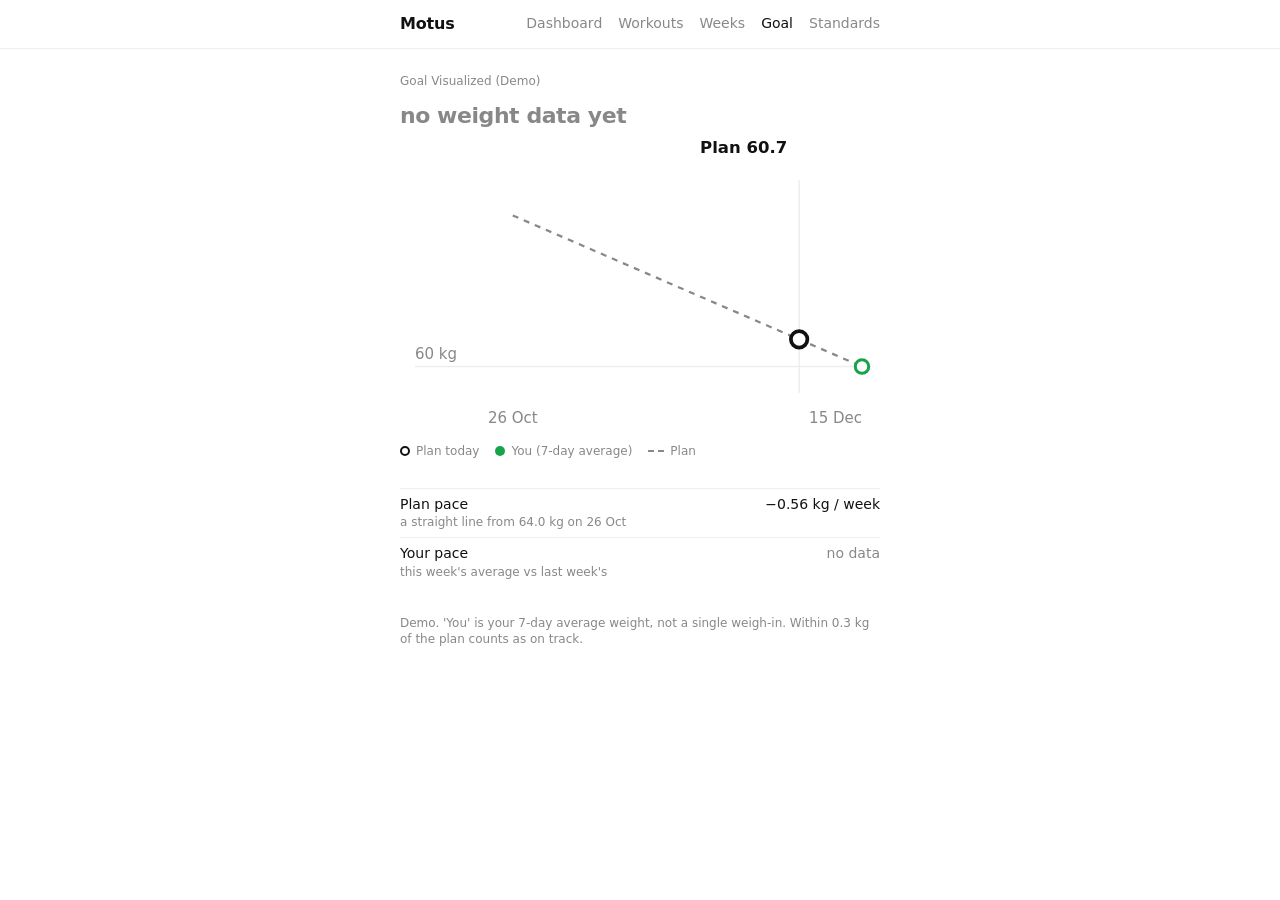
==== site/goal.html @ acd40e92 "Goal in the top nav (five items), responsive nav down to 320px, goal stats no longer wrap; docs and " ====
<!doctype html>
<html lang="en">
<head>
<meta charset="utf-8">
<meta name="viewport" content="width=device-width, initial-scale=1">
<meta name="robots" content="noindex, nofollow">
<title>Motus · Goal</title>
<link rel="stylesheet" href="style.css">
<style>
  .gtitle { font-size: 12px; color: var(--muted); margin: 0 0 14px; }
  .ghead b { display: block; font-size: 34px; font-weight: 600; letter-spacing: -.02em; line-height: 1.1; }
  .ghead small { display: block; margin-top: 4px; }
  .goalchart { margin: 22px 0 6px; }
  .goalchart svg { height: auto; margin-top: 0; overflow: visible; }
  .goalchart text { font-size: 10px; fill: var(--muted); font-family: inherit; }
  .goalchart text.lbl { fill: var(--text); font-size: 11px; font-weight: 600; paint-order: stroke; stroke: var(--bg); stroke-width: 3px; stroke-linejoin: round; }
  .gkey { display: flex; flex-wrap: wrap; gap: 6px 16px; font-size: 12px; color: var(--muted); margin: 8px 0 28px; }
  .gkey span { display: inline-flex; align-items: center; gap: 6px; }
  .gkey i { display: inline-block; width: 10px; height: 10px; border-radius: 50%; box-sizing: border-box; }
  .gkey i.ring { border: 2px solid var(--text); }
  .gkey i.dash { width: 16px; height: 0; border-radius: 0; border-top: 2px dashed var(--muted); }
  .ok { color: var(--green); } .behind { color: var(--warn); }
  .parts li > span:last-child { white-space: nowrap; }
</style>
</head>
<body>
<main>
  <p class="gtitle">Goal Visualized (Demo)</p>
  <div class="ghead" id="head"></div>
  <div class="goalchart" id="chart"></div>
  <div class="gkey" id="key"></div>
  <ul class="parts" id="stats"></ul>
  <p class="muted" id="note" style="font-size:12px;margin-top:28px"></p>
</main>

<script src="shared.js"></script>
<script>
let days = {}, goal = null;
const fmtKg = v => v.toFixed(1);
const signed = (v, d = 1) => (v > 0 ? "+" : v < 0 ? "−" : "") + Math.abs(v).toFixed(d);

function chartSVG(g, st) {
  const W = 320, H = 190, L = 10, R = 12, T = 26, B = 28;
  const x0 = add(g.start_date, -14), x1 = g.target_date, span = Math.max(1, daysBetween(x0, x1));
  const readings = [];
  for (let d = x0; d <= today; d = add(d, 1)) { const v = (days[d] || {}).weight_kg; if (v != null) readings.push([d, v]); }
  const vals = [g.target_kg, g.start_kg, st.planToday, ...readings.map(r => r[1])];
  if (st.now != null) vals.push(st.now);
  const lo = Math.min(...vals) - 0.7, hi = Math.max(...vals) + 0.7;
  const X = d => L + daysBetween(x0, d) / span * (W - L - R);
  const Y = w => T + (hi - w) / (hi - lo) * (H - T - B);
  const color = st.state === "behind" ? "var(--warn)" : "var(--green)";
  let s = `<svg viewBox="0 0 ${W} ${H}" role="img" aria-label="Weight against the plan to ${g.target_kg} kg">`;
  // the target line and the plan (dashed)
  s += `<line x1="${L}" y1="${Y(g.target_kg)}" x2="${W - R}" y2="${Y(g.target_kg)}" stroke="var(--line)" stroke-width="1"/>`;
  s += `<text x="${L}" y="${Y(g.target_kg) - 5}">${g.target_kg} kg</text>`;
  s += `<line x1="${X(g.start_date)}" y1="${Y(g.start_kg)}" x2="${X(g.target_date)}" y2="${Y(g.target_kg)}" stroke="var(--muted)" stroke-width="1.5" stroke-dasharray="4 4"/>`;
  // your weigh-ins
  if (readings.length > 1) s += `<polyline fill="none" stroke="var(--text)" stroke-opacity=".45" stroke-width="1.2" stroke-linejoin="round" points="${readings.map(r => X(r[0]).toFixed(1) + "," + Y(r[1]).toFixed(1)).join(" ")}"/>`;
  readings.forEach(r => { s += `<circle cx="${X(r[0]).toFixed(1)}" cy="${Y(r[1]).toFixed(1)}" r="1.8" fill="var(--text)" fill-opacity=".55"><title>${dayMonth(r[0])}: ${r[1]} kg</title></circle>`; });
  // the target flag
  s += `<circle cx="${X(g.target_date)}" cy="${Y(g.target_kg)}" r="4.5" fill="var(--bg)" stroke="var(--green)" stroke-width="2"/>`;
  // today: dot 1 = where the plan says you should be, dot 2 = where you are (7-day average)
  const tx = X(today < g.start_date ? g.start_date : today > g.target_date ? g.target_date : today);
  const py = Y(st.planToday);
  s += `<line x1="${tx}" y1="${T - 6}" x2="${tx}" y2="${H - B}" stroke="var(--line)" stroke-width="1"/>`;
  if (st.now != null) {
    const ay = Y(st.now);
    s += `<line x1="${tx}" y1="${py}" x2="${tx}" y2="${ay}" stroke="${color}" stroke-width="3" stroke-linecap="round"/>`;
    s += `<circle cx="${tx}" cy="${ay}" r="6" fill="${color}"/>`;
  }
  s += `<circle cx="${tx}" cy="${py}" r="5.5" fill="var(--bg)" stroke="var(--text)" stroke-width="2.5"/>`;
  // the two numbers sit in a row above the hairline, clear of the plan line and the weigh-ins
  const hy = T - 12, nearRight = tx > W - 84;
  if (nearRight) {
    s += `<text class="lbl" x="${tx - 8}" y="${hy - 12}" text-anchor="end">Plan ${fmtKg(st.planToday)}</text>`;
    if (st.now != null) s += `<text class="lbl" x="${tx - 8}" y="${hy}" text-anchor="end" style="fill:${color}">You ${fmtKg(st.now)}</text>`;
  } else {
    s += `<text class="lbl" x="${tx - 8}" y="${hy}" text-anchor="end">Plan ${fmtKg(st.planToday)}</text>`;
    if (st.now != null) s += `<text class="lbl" x="${tx + 8}" y="${hy}" style="fill:${color}">You ${fmtKg(st.now)}</text>`;
  }
  // dates along the bottom
  s += `<text x="${X(g.start_date)}" y="${H - 8}" text-anchor="middle">${dayMonth(g.start_date)}</text>`;
  s += `<text x="${W - R}" y="${H - 8}" text-anchor="end">${dayMonth(g.target_date)}</text>`;
  if (today > g.start_date && today < g.target_date && tx - X(g.start_date) > 44 && (W - R) - tx > 50) s += `<text x="${tx}" y="${H - 8}" text-anchor="middle">today</text>`;
  return s + "</svg>";
}

function render() {
  if (!goal) return;
  const st = goalStatus(days, goal), g = goal;
  const head = document.getElementById("head");
  if (st.now == null) {
    head.innerHTML = '<b class="no" style="font-size:22px">no weight data yet</b>';
  } else {
    const word = st.state === "ahead" ? "Ahead of plan" : st.state === "behind" ? "Behind plan" : "On track";
    const sub = st.state === "on" ? (Math.abs(st.gap) < 0.05 ? "right on the plan today" : `${Math.abs(st.gap).toFixed(1)} kg ${st.gap <= 0 ? "under" : "over"} the plan today`)
      : `${Math.abs(st.gap).toFixed(1)} kg ${st.gap < 0 ? "below" : "above"} where the plan says you should be`;
    head.innerHTML = `<b class="${st.state === "behind" ? "behind" : "ok"}">${word}</b><small>${sub}</small>`;
  }
  document.getElementById("chart").innerHTML = chartSVG(g, st);
  document.getElementById("key").innerHTML =
    '<span><i class="ring"></i>Plan today</span><span><i style="background:' + (st.state === "behind" ? "var(--warn)" : "var(--green)") + '"></i>You (7-day average)</span>' +
    '<span><i class="dash"></i>Plan</span>';
  const rows = [];
  const li = (a, b, c) => `<li><span>${a}${c ? `<small>${c}</small>` : ""}</span><span>${b}</span></li>`;
  if (st.toGo != null) rows.push(li("To go", st.toGo <= 0 ? "reached" : fmtKg(st.toGo) + " kg", st.daysLeft + " days until " + dayMonth(g.target_date)));
  rows.push(li("Plan pace", signed(st.planPace, 2) + " kg / week", "a straight line from " + fmtKg(g.start_kg) + " kg on " + dayMonth(g.start_date)));
  rows.push(li("Your pace", st.pace == null ? '<span class="no">no data</span>' : signed(st.pace, 2) + " kg / week", "this week's average vs last week's"));
  if (st.etaDate) {
    const early = st.etaVsTarget < 0 ? `${-st.etaVsTarget} days early` : st.etaVsTarget > 0 ? `${st.etaVsTarget} days late` : "right on time";
    rows.push(li("At your pace", dayMonth(st.etaDate), "you reach " + g.target_kg + " kg, " + early));
  } else if (st.pace != null && st.pace >= 0) {
    rows.push(li("At your pace", '<span class="no">not losing</span>', "last week's average did not go down"));
  }
  document.getElementById("stats").innerHTML = rows.join("");
  document.getElementById("note").textContent = "Demo. 'You' is your 7-day average weight, not a single weigh-in. Within 0.3 kg of the plan counts as on track.";
}

initNav("goal", render);
Promise.all([loadJSON("data.json"), loadJSON("goal.json")]).then(([d, g]) => {
  days = (d && d.days) || {};
  goal = g;
  if (!g) { document.getElementById("head").innerHTML = '<b class="no" style="font-size:22px">could not load goal.json</b>'; return; }
  render();
});
</script>
</body>
</html>
---- site/style.css ----
:root { --bg: #fff; --text: #111; --muted: #888; --line: #eee; --green: #16a34a;
        --warn: #b45309; --green2: #15803d; --gray: #d4d4d8; --c1: #bbb; --c2: #ea580c; --c3: #ca8a04; --c4: #0284c7; --c5: #16a34a; }
@media (prefers-color-scheme: dark) {
  :root { --bg: #000; --text: #eee; --muted: #777; --line: #1c1c1c; --green: #4ade80;
          --warn: #fbbf24; --green2: #1f9d55; --gray: #2e2e2e; --c1: #555; --c2: #fb923c; --c3: #facc15; --c4: #38bdf8; --c5: #4ade80; }
}
body { margin: 0; background: var(--bg); color: var(--text);
       font: 16px/1.4 system-ui, -apple-system, "Segoe UI", sans-serif; }
a { color: inherit; text-decoration: none; }
main, nav > div { max-width: 480px; margin: 0 auto; padding: 0 16px; }
main { padding-bottom: 48px; }
.muted, .no { color: var(--muted); }
.good { color: var(--green); }

nav { border-bottom: 1px solid var(--line); margin-bottom: 24px; }
.bar { display: flex; justify-content: space-between; align-items: center; height: 48px; }
.bar b { font-weight: 600; letter-spacing: -.01em; }
.links { display: flex; gap: 16px; align-items: center; }
.links a, .links button { font: inherit; font-size: 14px; color: var(--muted); background: none; border: 0; padding: 8px 0; cursor: pointer; }
.links a.on, .links button[aria-expanded="true"] { color: var(--text); }
#standards { display: none; border-top: 1px solid var(--line); padding-top: 16px; padding-bottom: 16px; font-size: 14px; }
#standards.open { display: block; }
#standards label { display: flex; justify-content: space-between; align-items: center; padding: 6px 0; }
#standards input { width: 90px; font: inherit; text-align: right; color: var(--text); background: none;
                   border: 0; border-bottom: 1px solid var(--line); padding: 4px 0; border-radius: 0; }
#standards input:focus { outline: 0; border-color: var(--text); }
#standards small { color: var(--muted); font-size: 12px; }
#standards .row2 { display: flex; justify-content: space-between; margin-top: 8px; }
#reset { font: inherit; font-size: 12px; color: var(--muted); background: none; border: 0; padding: 0; cursor: pointer; text-decoration: underline; }

.top { display: grid; grid-template-columns: 1fr 1fr; gap: 20px 16px; margin-bottom: 40px; }
.top .wide { grid-column: 1 / -1; }
.top b { display: block; font-size: 32px; font-weight: 600; letter-spacing: -.02em; }
.top small, small { font-size: 12px; color: var(--muted); }
.top .no { font-size: 20px; }

table { width: 100%; border-collapse: collapse; font-size: 14px; margin-bottom: 40px; }
th, td { padding: 8px 0; text-align: right; font-weight: 400; border-top: 1px solid var(--line); }
th { color: var(--muted); font-size: 12px; border-top: 0; }
th:first-child, td:first-child { text-align: left; }
td .no { font-size: 11px; white-space: nowrap; }

.chart { margin-bottom: 20px; }
svg { display: block; width: 100%; height: 48px; margin-top: 4px; }

/* workouts page */
h2 { font-size: 12px; font-weight: 400; color: var(--muted); margin: 40px 0 12px; }
.score b { font-size: 64px; font-weight: 600; letter-spacing: -.03em; }
.score span { font-size: 20px; color: var(--muted); }
.parts { margin: 12px 0 0; padding: 0; list-style: none; font-size: 14px; }
.parts li { display: flex; justify-content: space-between; gap: 12px; padding: 6px 0; border-top: 1px solid var(--line); }
.parts li small { display: block; }
.ex { padding: 12px 0; border-top: 1px solid var(--line); }
.ex .head { display: flex; justify-content: space-between; gap: 12px; font-size: 14px; }
.ex .name { overflow: hidden; text-overflow: ellipsis; white-space: nowrap; }
.ex .head span:last-child { white-space: nowrap; font-variant-numeric: tabular-nums; }
.ex svg { height: 28px; }
.more { font: inherit; font-size: 12px; color: var(--muted); background: none; border: 0; padding: 12px 0 0; cursor: pointer; text-decoration: underline; }
.recent { display: flex; justify-content: space-between; gap: 12px; padding: 8px 0; border-top: 1px solid var(--line); font-size: 14px; }
.recent .t { overflow: hidden; text-overflow: ellipsis; white-space: nowrap; }
.recent .r { color: var(--muted); white-space: nowrap; font-variant-numeric: tabular-nums; }
.score.sm b { font-size: 40px; }
.tab { font: inherit; font-size: 12px; color: var(--muted); background: none; border: 0; padding: 0 4px; cursor: pointer; }
.tab.on { color: var(--text); text-decoration: underline; }
details summary { list-style: none; cursor: pointer; }
details summary::-webkit-details-marker { display: none; }
details[open] { margin-bottom: 8px; }
details > .recent { padding-left: 12px; font-size: 13px; }
.recent .r.good { color: var(--green); }

/* week strip: 7 equal columns so it never overflows or squashes on a phone */
html { -webkit-text-size-adjust: 100%; text-size-adjust: 100%; }
.week { display: grid; grid-template-columns: repeat(7, minmax(0, 1fr)); gap: 0; margin-bottom: 8px; }
.wd { text-align: center; min-width: 0; }
.wd small { display: block; margin-bottom: 4px; line-height: 1; }
.dot { box-sizing: border-box; width: min(38px, 100%); aspect-ratio: 1 / 1; margin: 0 auto; border-radius: 50%;
       display: flex; align-items: center; justify-content: center; line-height: 1;
       font-size: 14px; font-variant-numeric: tabular-nums; color: var(--text); }
.dot.today { box-shadow: inset 0 0 0 1px var(--muted); }
.dot.future { color: var(--muted); }
.dot.plan { background: var(--gray); color: var(--text); }
.dot.future.plan { color: var(--muted); }
.dot.on { background: var(--green); color: var(--bg); box-shadow: none; }
.legend { display: flex; flex-wrap: wrap; align-items: center; gap: 4px 14px; margin-top: 8px; font-size: 12px; color: var(--muted); }
.legend span { display: inline-flex; align-items: center; gap: 5px; }
.legend i { width: 10px; height: 10px; border-radius: 50%; display: inline-block; }
.legend small { margin-left: auto; }
.label2 { font-size: 14px; padding: 10px 0 6px; }
.chips { display: flex; gap: 6px; }
.chips button { flex: 1; font: inherit; font-size: 13px; padding: 7px 0; border-radius: 50%; border: 0; cursor: pointer;
                background: var(--line); color: var(--muted); aspect-ratio: 1 / 1; max-width: 38px; }
.chips button[aria-pressed="true"] { background: var(--gray); color: var(--text); }
.lastweek { margin-top: -8px; padding-top: 12px; border-top: 1px solid var(--line); }
.lastweek small { line-height: 1.6; }
.lastweek .no { font-size: inherit; }
.good2 { color: var(--green2); }
.sep { color: var(--muted); opacity: .6; margin: 0 2px; }

/* edit page + notices */
.form label { display: flex; justify-content: space-between; align-items: center; gap: 12px; padding: 8px 0; font-size: 14px; }
.form input, .form select { width: 60%; font: inherit; color: var(--text); background: none; border: 0;
                            border-bottom: 1px solid var(--line); padding: 6px 0; border-radius: 0; text-align: right; }
.form select option { color: #111; }
.form input:focus, .form select:focus { outline: 0; border-color: var(--text); }
.actions { display: flex; gap: 12px; margin-top: 14px; }
.btn { font: inherit; font-size: 14px; color: var(--bg); background: var(--text); border: 0; border-radius: 999px; padding: 8px 16px; cursor: pointer; }
.btn.ghost { color: var(--text); background: none; box-shadow: inset 0 0 0 1px var(--line); }
.btn:disabled, .more:disabled { opacity: .4; cursor: default; }
.msg { font-size: 13px; color: var(--muted); min-height: 1.2em; margin: 10px 0 0; }
.msg.ok { color: var(--green); } .msg.bad { color: var(--warn); }
.notice { font-size: 13px; color: var(--warn); margin: 0 0 16px; line-height: 1.5; }
.ed { color: var(--muted); font-size: 10px; margin-left: 1px; vertical-align: super; }
td a { text-decoration: underline; text-decoration-color: var(--line); text-underline-offset: 3px; }
.bar { gap: 8px; }
@media (max-width: 360px) { .links { gap: 8px; } .links a, .links button { font-size: 13px; } }

/* streaks (end of the dashboard) */
.streaks { display: grid; gap: 10px; margin: 8px 0 28px; }
.tile { display: flex; align-items: center; justify-content: space-between; gap: 16px; padding: 14px 16px;
        border: 1px solid var(--line); border-radius: 14px; }
.tile .tl { display: flex; flex-direction: column; gap: 2px; min-width: 0; }
.tile .big { display: flex; align-items: center; gap: 8px; }
.tile .big b { font-size: 40px; font-weight: 600; letter-spacing: -.03em; line-height: 1; font-variant-numeric: tabular-nums; }
.tile .icon { color: var(--green); display: inline-flex; }
.tile .what { font-size: 14px; }
.tile small { color: var(--muted); font-size: 12px; }
.cal { display: grid; grid-template-columns: repeat(7, 11px); gap: 4px; flex: none; }
.cal i { width: 11px; height: 11px; border-radius: 3px; background: var(--gray); }
.cal i.on { background: var(--green); }
.cal i.future { background: transparent; box-shadow: inset 0 0 0 1px var(--line); }
.cal i.today { box-shadow: 0 0 0 1.5px var(--muted); }
.mini { display: flex; align-items: flex-end; gap: 3px; width: 104px; height: 40px; flex: none; }
.mini i { flex: 1; background: var(--text); opacity: .85; border-radius: 2px; }
.mini i.on { background: var(--green); opacity: 1; }
.mini i.now { opacity: .45; }

/* five nav items: tighter type on phones; the links row scrolls inside itself rather than widening the page */
.links { overflow-x: auto; white-space: nowrap; scrollbar-width: none; }
.links::-webkit-scrollbar { display: none; }
.links a, .links button { flex: none; }
.bar { gap: 8px; }
@media (max-width: 440px) { .links { gap: 11px; } .links a, .links button { font-size: 13px; } }
@media (max-width: 380px) { .links { gap: 9px; } .bar b { font-size: 15px; } }
@media (max-width: 350px) { .bar { gap: 5px; } .bar b { font-size: 14px; } .links { gap: 5px; } .links a, .links button { font-size: 12px; } }
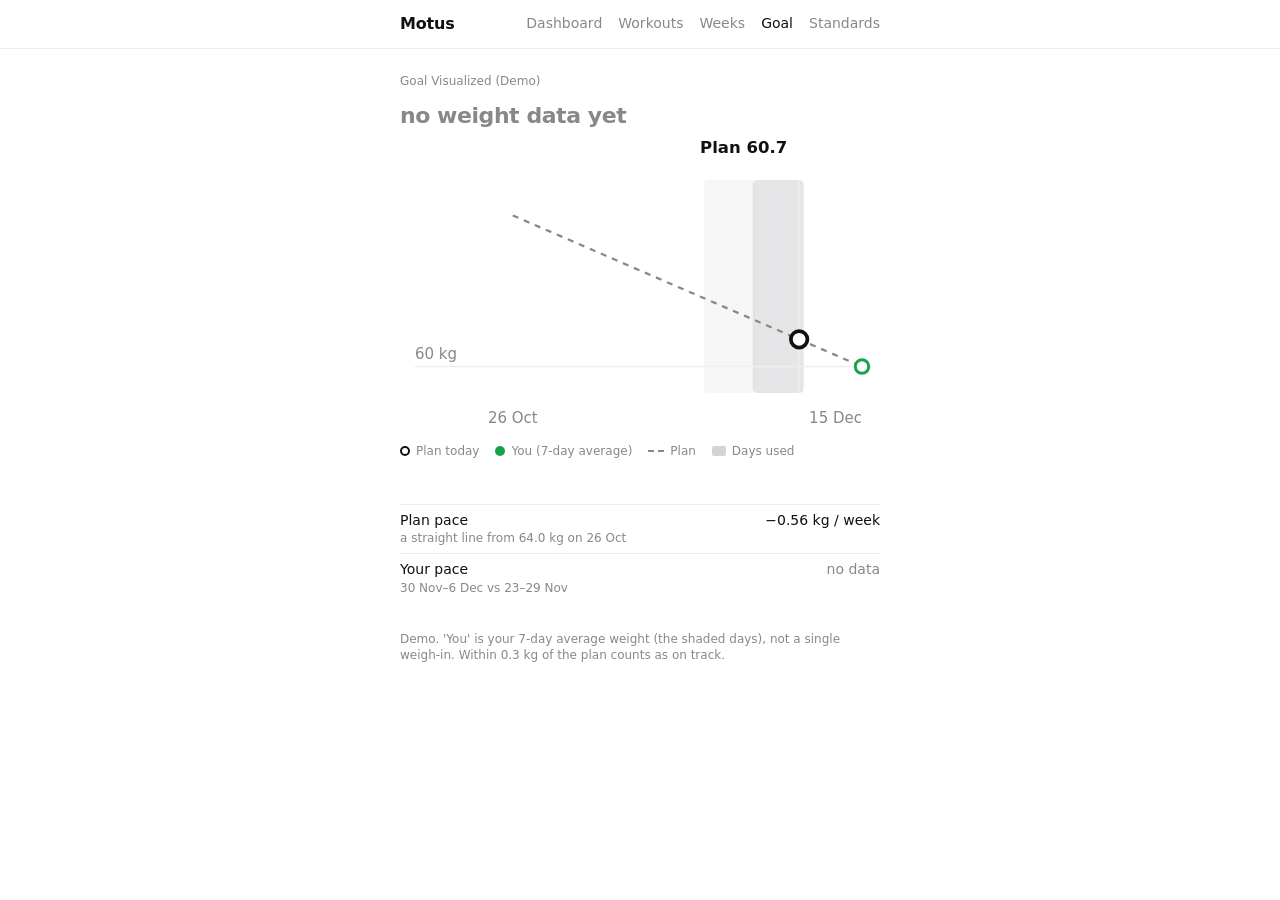
==== commit 79f7feae: "Goal page: show the 7-day windows the numbers come from (rolling, shift one day daily), shade them o" ====
--- a/site/goal.html
+++ b/site/goal.html
@@ -19,6 +19,9 @@
   .gkey i { display: inline-block; width: 10px; height: 10px; border-radius: 50%; box-sizing: border-box; }
   .gkey i.ring { border: 2px solid var(--text); }
   .gkey i.dash { width: 16px; height: 0; border-radius: 0; border-top: 2px dashed var(--muted); }
+  .gwin { font-size: 13px; line-height: 1.5; margin: 0 0 4px; padding-top: 4px; }
+  .gwin small { display: block; color: var(--muted); font-size: 12px; margin-top: 2px; }
+  .gkey i.band { border-radius: 2px; width: 14px; height: 10px; background: var(--gray); }
   .ok { color: var(--green); } .behind { color: var(--warn); }
   .parts li > span:last-child { white-space: nowrap; }
 </style>
@@ -29,6 +32,7 @@
   <div class="ghead" id="head"></div>
   <div class="goalchart" id="chart"></div>
   <div class="gkey" id="key"></div>
+  <div class="gwin" id="win"></div>
   <ul class="parts" id="stats"></ul>
   <p class="muted" id="note" style="font-size:12px;margin-top:28px"></p>
 </main>
@@ -51,6 +55,11 @@
   const Y = w => T + (hi - w) / (hi - lo) * (H - T - B);
   const color = st.state === "behind" ? "var(--warn)" : "var(--green)";
   let s = `<svg viewBox="0 0 ${W} ${H}" role="img" aria-label="Weight against the plan to ${g.target_kg} kg">`;
+  // the days the numbers come from: this 7-day window (darker) and the one before it (lighter); both move forward daily
+  const bx = (a, b) => { const xa = Math.max(L, X(a) - 3), xb = Math.min(W - R, X(b) + 3); return xb > xa ? [xa, xb - xa] : null; };
+  const cur = bx(st.nowFrom, st.nowTo), prv = bx(st.prevFrom, st.prevTo);
+  if (prv) s += `<rect x="${prv[0].toFixed(1)}" y="${T - 6}" width="${prv[1].toFixed(1)}" height="${H - B - T + 6}" rx="3" fill="var(--gray)" fill-opacity=".22"/>`;
+  if (cur) s += `<rect x="${cur[0].toFixed(1)}" y="${T - 6}" width="${cur[1].toFixed(1)}" height="${H - B - T + 6}" rx="3" fill="var(--gray)" fill-opacity=".6"/>`;
   // the target line and the plan (dashed)
   s += `<line x1="${L}" y1="${Y(g.target_kg)}" x2="${W - R}" y2="${Y(g.target_kg)}" stroke="var(--line)" stroke-width="1"/>`;
   s += `<text x="${L}" y="${Y(g.target_kg) - 5}">${g.target_kg} kg</text>`;
@@ -101,12 +110,16 @@
   document.getElementById("chart").innerHTML = chartSVG(g, st);
   document.getElementById("key").innerHTML =
     '<span><i class="ring"></i>Plan today</span><span><i style="background:' + (st.state === "behind" ? "var(--warn)" : "var(--green)") + '"></i>You (7-day average)</span>' +
-    '<span><i class="dash"></i>Plan</span>';
+    '<span><i class="dash"></i>Plan</span><span><i class="band"></i>Days used</span>';
+  document.getElementById("win").innerHTML = st.now == null ? "" :
+    `Based on the last 7 days: <b>${dayRange(st.nowFrom, st.nowTo)}</b>` +
+    (st.prev == null ? "" : ` (compared with ${dayRange(st.prevFrom, st.prevTo)})`) +
+    "<small>The window moves forward one day, at both ends, every day.</small>";
   const rows = [];
   const li = (a, b, c) => `<li><span>${a}${c ? `<small>${c}</small>` : ""}</span><span>${b}</span></li>`;
-  if (st.toGo != null) rows.push(li("To go", st.toGo <= 0 ? "reached" : fmtKg(st.toGo) + " kg", st.daysLeft + " days until " + dayMonth(g.target_date)));
+  if (st.toGo != null) rows.push(li("To go", st.toGo <= 0 ? "reached" : fmtKg(st.toGo) + " kg", "from your " + dayRange(st.nowFrom, st.nowTo) + " average \u00b7 " + st.daysLeft + " days until " + dayMonth(g.target_date)));
   rows.push(li("Plan pace", signed(st.planPace, 2) + " kg / week", "a straight line from " + fmtKg(g.start_kg) + " kg on " + dayMonth(g.start_date)));
-  rows.push(li("Your pace", st.pace == null ? '<span class="no">no data</span>' : signed(st.pace, 2) + " kg / week", "this week's average vs last week's"));
+  rows.push(li("Your pace", st.pace == null ? '<span class="no">no data</span>' : signed(st.pace, 2) + " kg / week", dayRange(st.nowFrom, st.nowTo) + " vs " + dayRange(st.prevFrom, st.prevTo)));
   if (st.etaDate) {
     const early = st.etaVsTarget < 0 ? `${-st.etaVsTarget} days early` : st.etaVsTarget > 0 ? `${st.etaVsTarget} days late` : "right on time";
     rows.push(li("At your pace", dayMonth(st.etaDate), "you reach " + g.target_kg + " kg, " + early));
@@ -114,7 +127,7 @@
     rows.push(li("At your pace", '<span class="no">not losing</span>', "last week's average did not go down"));
   }
   document.getElementById("stats").innerHTML = rows.join("");
-  document.getElementById("note").textContent = "Demo. 'You' is your 7-day average weight, not a single weigh-in. Within 0.3 kg of the plan counts as on track.";
+  document.getElementById("note").textContent = "Demo. 'You' is your 7-day average weight (the shaded days), not a single weigh-in. Within 0.3 kg of the plan counts as on track.";
 }
 
 initNav("goal", render);
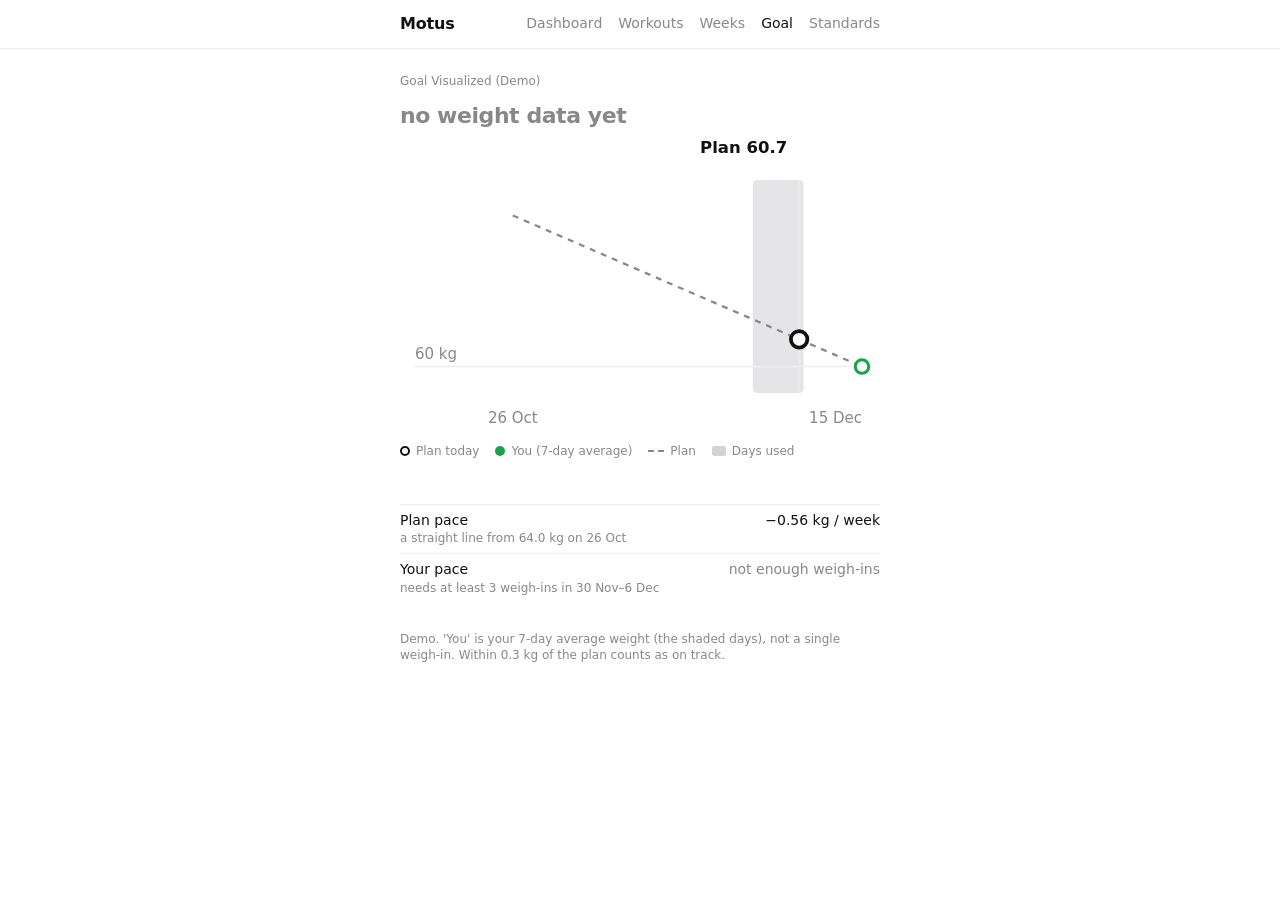
==== commit 00e69881: "Goal: "Your pace" is one window, no comparison The pace is now the trend (kg/week, least-squares lin" ====
--- a/site/goal.html
+++ b/site/goal.html
@@ -55,11 +55,9 @@
   const Y = w => T + (hi - w) / (hi - lo) * (H - T - B);
   const color = st.state === "behind" ? "var(--warn)" : "var(--green)";
   let s = `<svg viewBox="0 0 ${W} ${H}" role="img" aria-label="Weight against the plan to ${g.target_kg} kg">`;
-  // the days the numbers come from: this 7-day window (darker) and the one before it (lighter); both move forward daily
-  const bx = (a, b) => { const xa = Math.max(L, X(a) - 3), xb = Math.min(W - R, X(b) + 3); return xb > xa ? [xa, xb - xa] : null; };
-  const cur = bx(st.nowFrom, st.nowTo), prv = bx(st.prevFrom, st.prevTo);
-  if (prv) s += `<rect x="${prv[0].toFixed(1)}" y="${T - 6}" width="${prv[1].toFixed(1)}" height="${H - B - T + 6}" rx="3" fill="var(--gray)" fill-opacity=".22"/>`;
-  if (cur) s += `<rect x="${cur[0].toFixed(1)}" y="${T - 6}" width="${cur[1].toFixed(1)}" height="${H - B - T + 6}" rx="3" fill="var(--gray)" fill-opacity=".6"/>`;
+  // the days the numbers come from: the 7-day window ending today; it moves forward one day, at both ends, every day
+  const cur = Math.max(L, X(st.nowFrom) - 3), curEnd = Math.min(W - R, X(st.nowTo) + 3);
+  if (curEnd > cur) s += `<rect x="${cur.toFixed(1)}" y="${T - 6}" width="${(curEnd - cur).toFixed(1)}" height="${H - B - T + 6}" rx="3" fill="var(--gray)" fill-opacity=".6"/>`;
   // the target line and the plan (dashed)
   s += `<line x1="${L}" y1="${Y(g.target_kg)}" x2="${W - R}" y2="${Y(g.target_kg)}" stroke="var(--line)" stroke-width="1"/>`;
   s += `<text x="${L}" y="${Y(g.target_kg) - 5}">${g.target_kg} kg</text>`;
@@ -112,19 +110,19 @@
     '<span><i class="ring"></i>Plan today</span><span><i style="background:' + (st.state === "behind" ? "var(--warn)" : "var(--green)") + '"></i>You (7-day average)</span>' +
     '<span><i class="dash"></i>Plan</span><span><i class="band"></i>Days used</span>';
   document.getElementById("win").innerHTML = st.now == null ? "" :
-    `Based on the last 7 days: <b>${dayRange(st.nowFrom, st.nowTo)}</b>` +
-    (st.prev == null ? "" : ` (compared with ${dayRange(st.prevFrom, st.prevTo)})`) +
+    `Based on your weigh-ins from <b>${dayRange(st.nowFrom, st.nowTo)}</b>` +
     "<small>The window moves forward one day, at both ends, every day.</small>";
   const rows = [];
   const li = (a, b, c) => `<li><span>${a}${c ? `<small>${c}</small>` : ""}</span><span>${b}</span></li>`;
   if (st.toGo != null) rows.push(li("To go", st.toGo <= 0 ? "reached" : fmtKg(st.toGo) + " kg", "from your " + dayRange(st.nowFrom, st.nowTo) + " average \u00b7 " + st.daysLeft + " days until " + dayMonth(g.target_date)));
   rows.push(li("Plan pace", signed(st.planPace, 2) + " kg / week", "a straight line from " + fmtKg(g.start_kg) + " kg on " + dayMonth(g.start_date)));
-  rows.push(li("Your pace", st.pace == null ? '<span class="no">no data</span>' : signed(st.pace, 2) + " kg / week", dayRange(st.nowFrom, st.nowTo) + " vs " + dayRange(st.prevFrom, st.prevTo)));
+  rows.push(li("Your pace", st.pace == null ? '<span class="no">not enough weigh-ins</span>' : signed(st.pace, 2) + " kg / week",
+    st.pace == null ? "needs at least 3 weigh-ins in " + dayRange(st.nowFrom, st.nowTo) : "how fast your weight moved across " + dayRange(st.nowFrom, st.nowTo) + " (" + st.weighIns + " weigh-ins)"));
   if (st.etaDate) {
     const early = st.etaVsTarget < 0 ? `${-st.etaVsTarget} days early` : st.etaVsTarget > 0 ? `${st.etaVsTarget} days late` : "right on time";
-    rows.push(li("At your pace", dayMonth(st.etaDate), "you reach " + g.target_kg + " kg, " + early));
+    rows.push(li("At your pace", dayMonth(st.etaDate), "keep the " + dayRange(st.nowFrom, st.nowTo) + " pace and you reach " + g.target_kg + " kg, " + early));
   } else if (st.pace != null && st.pace >= 0) {
-    rows.push(li("At your pace", '<span class="no">not losing</span>', "last week's average did not go down"));
+    rows.push(li("At your pace", '<span class="no">not losing</span>', "your weight did not go down across " + dayRange(st.nowFrom, st.nowTo)));
   }
   document.getElementById("stats").innerHTML = rows.join("");
   document.getElementById("note").textContent = "Demo. 'You' is your 7-day average weight (the shaded days), not a single weigh-in. Within 0.3 kg of the plan counts as on track.";
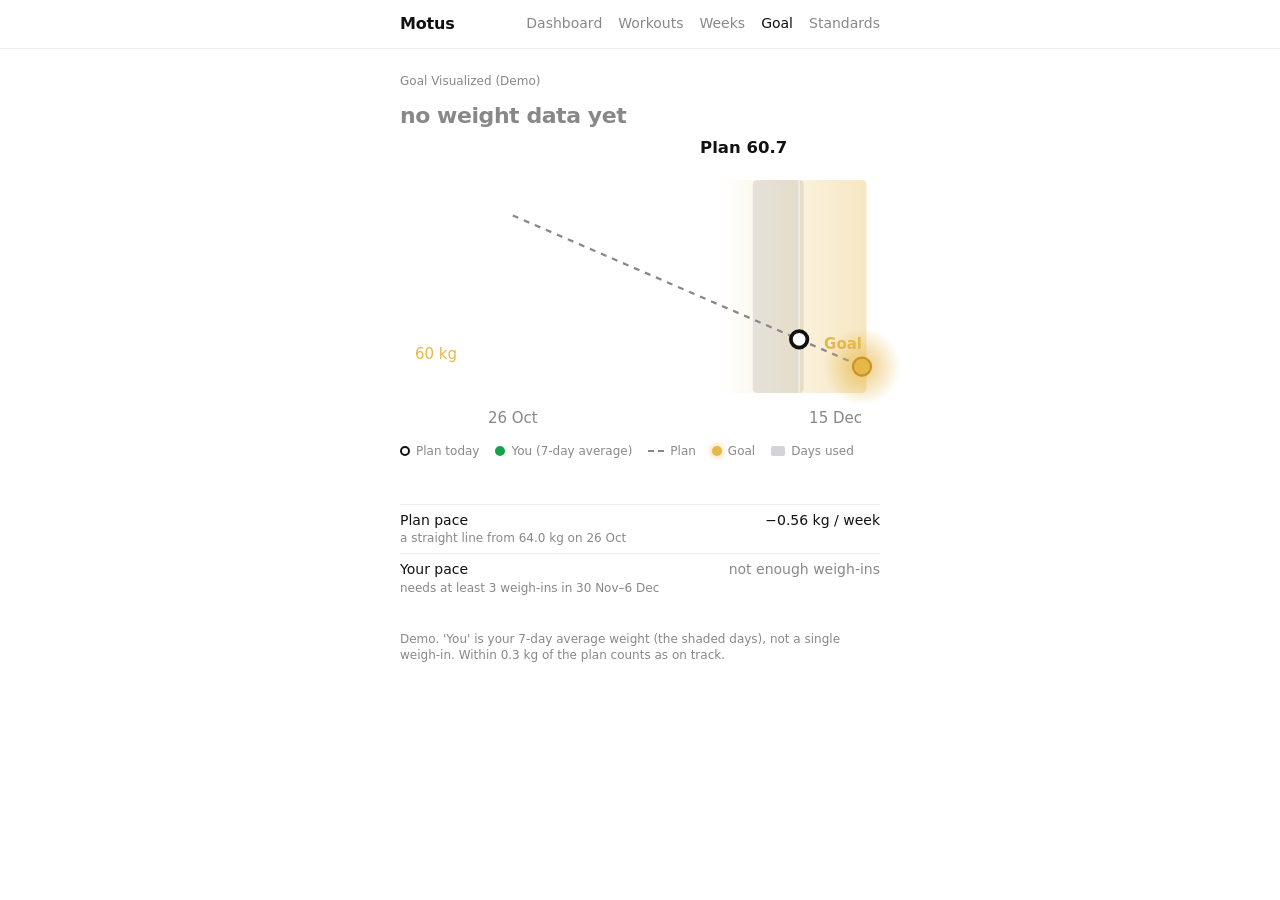
==== commit d146242a: "Goal: the end of the graph is golden A gold glow builds toward the target date, with a gold target l" ====
--- a/site/goal.html
+++ b/site/goal.html
@@ -7,12 +7,14 @@
 <title>Motus · Goal</title>
 <link rel="stylesheet" href="style.css">
 <style>
+  :root { --gold: #e6b84a; --gold-deep: #c8932a; }
   .gtitle { font-size: 12px; color: var(--muted); margin: 0 0 14px; }
   .ghead b { display: block; font-size: 34px; font-weight: 600; letter-spacing: -.02em; line-height: 1.1; }
   .ghead small { display: block; margin-top: 4px; }
   .goalchart { margin: 22px 0 6px; }
   .goalchart svg { height: auto; margin-top: 0; overflow: visible; }
   .goalchart text { font-size: 10px; fill: var(--muted); font-family: inherit; }
+  .goalchart text.goldt { fill: var(--gold); }
   .goalchart text.lbl { fill: var(--text); font-size: 11px; font-weight: 600; paint-order: stroke; stroke: var(--bg); stroke-width: 3px; stroke-linejoin: round; }
   .gkey { display: flex; flex-wrap: wrap; gap: 6px 16px; font-size: 12px; color: var(--muted); margin: 8px 0 28px; }
   .gkey span { display: inline-flex; align-items: center; gap: 6px; }
@@ -21,6 +23,8 @@
   .gkey i.dash { width: 16px; height: 0; border-radius: 0; border-top: 2px dashed var(--muted); }
   .gwin { font-size: 13px; line-height: 1.5; margin: 0 0 4px; padding-top: 4px; }
   .gwin small { display: block; color: var(--muted); font-size: 12px; margin-top: 2px; }
+  .gkey i.gold { background: var(--gold); box-shadow: 0 0 6px 1px rgba(230,184,74,.6); }
+  .ghead b.gold { color: var(--gold); }
   .gkey i.band { border-radius: 2px; width: 14px; height: 10px; background: var(--gray); }
   .ok { color: var(--green); } .behind { color: var(--warn); }
   .parts li > span:last-child { white-space: nowrap; }
@@ -53,20 +57,28 @@
   const lo = Math.min(...vals) - 0.7, hi = Math.max(...vals) + 0.7;
   const X = d => L + daysBetween(x0, d) / span * (W - L - R);
   const Y = w => T + (hi - w) / (hi - lo) * (H - T - B);
-  const color = st.state === "behind" ? "var(--warn)" : "var(--green)";
+  const color = st.toGo != null && st.toGo <= 0 ? "var(--gold)" : st.state === "behind" ? "var(--warn)" : "var(--green)";
   let s = `<svg viewBox="0 0 ${W} ${H}" role="img" aria-label="Weight against the plan to ${g.target_kg} kg">`;
   // the days the numbers come from: the 7-day window ending today; it moves forward one day, at both ends, every day
   const cur = Math.max(L, X(st.nowFrom) - 3), curEnd = Math.min(W - R, X(st.nowTo) + 3);
   if (curEnd > cur) s += `<rect x="${cur.toFixed(1)}" y="${T - 6}" width="${(curEnd - cur).toFixed(1)}" height="${H - B - T + 6}" rx="3" fill="var(--gray)" fill-opacity=".6"/>`;
+  // the golden end: gold builds toward the target date, brightest at the flag; the target line turns gold with it
+  const gx = W - R - 96, ty = Y(g.target_kg);
+  s += `<defs><linearGradient id="goldfade" x1="0" x2="1" y1="0" y2="0"><stop offset="0" stop-color="var(--gold)" stop-opacity="0"/><stop offset="1" stop-color="var(--gold)" stop-opacity=".34"/></linearGradient>` +
+    `<linearGradient id="goldline" x1="0" x2="1" y1="0" y2="0"><stop offset="0" stop-color="var(--line)"/><stop offset="1" stop-color="var(--gold)"/></linearGradient>` +
+    `<radialGradient id="goldglow"><stop offset="0" stop-color="var(--gold)" stop-opacity=".75"/><stop offset="1" stop-color="var(--gold)" stop-opacity="0"/></radialGradient></defs>`;
+  s += `<rect x="${gx}" y="${T - 6}" width="${W - R - gx + 3}" height="${H - B - T + 6}" rx="3" fill="url(#goldfade)"/>`;
   // the target line and the plan (dashed)
-  s += `<line x1="${L}" y1="${Y(g.target_kg)}" x2="${W - R}" y2="${Y(g.target_kg)}" stroke="var(--line)" stroke-width="1"/>`;
-  s += `<text x="${L}" y="${Y(g.target_kg) - 5}">${g.target_kg} kg</text>`;
+  s += `<line x1="${L}" y1="${ty}" x2="${W - R}" y2="${ty}" stroke="url(#goldline)" stroke-width="1.5"/>`;
+  s += `<text class="goldt" x="${L}" y="${ty - 5}">${g.target_kg} kg</text>`;
   s += `<line x1="${X(g.start_date)}" y1="${Y(g.start_kg)}" x2="${X(g.target_date)}" y2="${Y(g.target_kg)}" stroke="var(--muted)" stroke-width="1.5" stroke-dasharray="4 4"/>`;
   // your weigh-ins
   if (readings.length > 1) s += `<polyline fill="none" stroke="var(--text)" stroke-opacity=".45" stroke-width="1.2" stroke-linejoin="round" points="${readings.map(r => X(r[0]).toFixed(1) + "," + Y(r[1]).toFixed(1)).join(" ")}"/>`;
   readings.forEach(r => { s += `<circle cx="${X(r[0]).toFixed(1)}" cy="${Y(r[1]).toFixed(1)}" r="1.8" fill="var(--text)" fill-opacity=".55"><title>${dayMonth(r[0])}: ${r[1]} kg</title></circle>`; });
   // the target flag
-  s += `<circle cx="${X(g.target_date)}" cy="${Y(g.target_kg)}" r="4.5" fill="var(--bg)" stroke="var(--green)" stroke-width="2"/>`;
+  s += `<circle cx="${X(g.target_date)}" cy="${ty}" r="26" fill="url(#goldglow)"/>`;
+  s += `<circle cx="${X(g.target_date)}" cy="${ty}" r="6" fill="var(--gold)" stroke="var(--gold-deep)" stroke-width="1.5"/>`;
+  s += `<text class="goldt" x="${W - R}" y="${ty - 12}" text-anchor="end" style="font-weight:600">Goal</text>`;
   // today: dot 1 = where the plan says you should be, dot 2 = where you are (7-day average)
   const tx = X(today < g.start_date ? g.start_date : today > g.target_date ? g.target_date : today);
   const py = Y(st.planToday);
@@ -103,12 +115,13 @@
     const word = st.state === "ahead" ? "Ahead of plan" : st.state === "behind" ? "Behind plan" : "On track";
     const sub = st.state === "on" ? (Math.abs(st.gap) < 0.05 ? "right on the plan today" : `${Math.abs(st.gap).toFixed(1)} kg ${st.gap <= 0 ? "under" : "over"} the plan today`)
       : `${Math.abs(st.gap).toFixed(1)} kg ${st.gap < 0 ? "below" : "above"} where the plan says you should be`;
-    head.innerHTML = `<b class="${st.state === "behind" ? "behind" : "ok"}">${word}</b><small>${sub}</small>`;
+    head.innerHTML = st.toGo <= 0 ? `<b class="gold">Goal reached</b><small>your 7-day average is ${fmtKg(st.now)} kg</small>`
+      : `<b class="${st.state === "behind" ? "behind" : "ok"}">${word}</b><small>${sub}</small>`;
   }
   document.getElementById("chart").innerHTML = chartSVG(g, st);
   document.getElementById("key").innerHTML =
-    '<span><i class="ring"></i>Plan today</span><span><i style="background:' + (st.state === "behind" ? "var(--warn)" : "var(--green)") + '"></i>You (7-day average)</span>' +
-    '<span><i class="dash"></i>Plan</span><span><i class="band"></i>Days used</span>';
+    '<span><i class="ring"></i>Plan today</span><span><i style="background:' + (st.toGo != null && st.toGo <= 0 ? "var(--gold)" : st.state === "behind" ? "var(--warn)" : "var(--green)") + '"></i>You (7-day average)</span>' +
+    '<span><i class="dash"></i>Plan</span><span><i class="gold"></i>Goal</span><span><i class="band"></i>Days used</span>';
   document.getElementById("win").innerHTML = st.now == null ? "" :
     `Based on your weigh-ins from <b>${dayRange(st.nowFrom, st.nowTo)}</b>` +
     "<small>The window moves forward one day, at both ends, every day.</small>";
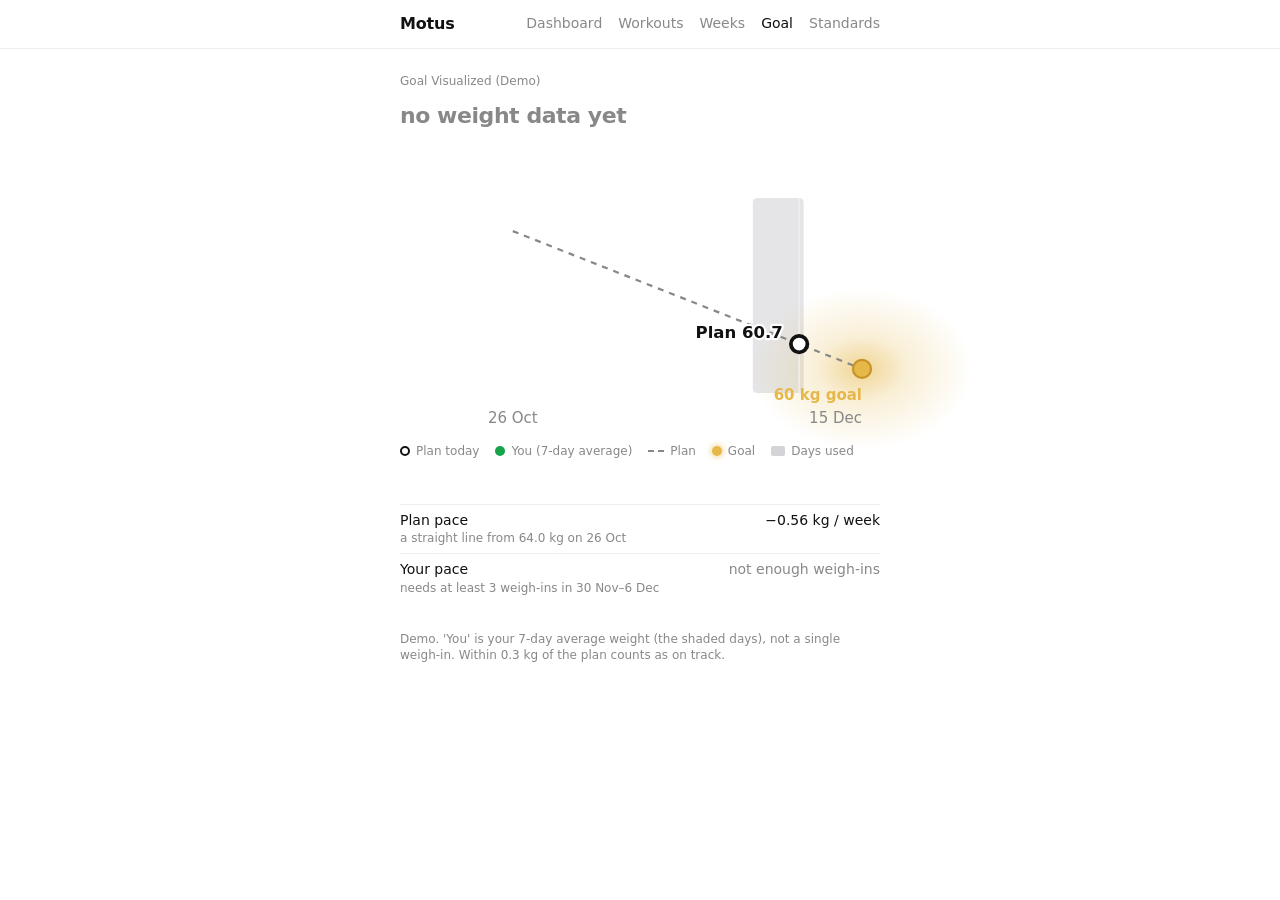
==== commit 789a95a7: "Goal chart: soft glow at the flag, numbers beside their own dots Co-Authored-By: Claude Sonnet 5.5 <" ====
--- a/site/goal.html
+++ b/site/goal.html
@@ -48,7 +48,7 @@
 const signed = (v, d = 1) => (v > 0 ? "+" : v < 0 ? "−" : "") + Math.abs(v).toFixed(d);
 
 function chartSVG(g, st) {
-  const W = 320, H = 190, L = 10, R = 12, T = 26, B = 28;
+  const W = 320, H = 190, L = 10, R = 12, T = 38, B = 28;
   const x0 = add(g.start_date, -14), x1 = g.target_date, span = Math.max(1, daysBetween(x0, x1));
   const readings = [];
   for (let d = x0; d <= today; d = add(d, 1)) { const v = (days[d] || {}).weight_kg; if (v != null) readings.push([d, v]); }
@@ -62,23 +62,20 @@
   // the days the numbers come from: the 7-day window ending today; it moves forward one day, at both ends, every day
   const cur = Math.max(L, X(st.nowFrom) - 3), curEnd = Math.min(W - R, X(st.nowTo) + 3);
   if (curEnd > cur) s += `<rect x="${cur.toFixed(1)}" y="${T - 6}" width="${(curEnd - cur).toFixed(1)}" height="${H - B - T + 6}" rx="3" fill="var(--gray)" fill-opacity=".6"/>`;
-  // the golden end: gold builds toward the target date, brightest at the flag; the target line turns gold with it
-  const gx = W - R - 96, ty = Y(g.target_kg);
-  s += `<defs><linearGradient id="goldfade" x1="0" x2="1" y1="0" y2="0"><stop offset="0" stop-color="var(--gold)" stop-opacity="0"/><stop offset="1" stop-color="var(--gold)" stop-opacity=".34"/></linearGradient>` +
-    `<linearGradient id="goldline" x1="0" x2="1" y1="0" y2="0"><stop offset="0" stop-color="var(--line)"/><stop offset="1" stop-color="var(--gold)"/></linearGradient>` +
-    `<radialGradient id="goldglow"><stop offset="0" stop-color="var(--gold)" stop-opacity=".75"/><stop offset="1" stop-color="var(--gold)" stop-opacity="0"/></radialGradient></defs>`;
-  s += `<rect x="${gx}" y="${T - 6}" width="${W - R - gx + 3}" height="${H - B - T + 6}" rx="3" fill="url(#goldfade)"/>`;
+  // the golden end: a soft glow around the target flag only, fading to nothing; the target line warms toward it
+  const ty = Y(g.target_kg), fx = X(g.target_date);
+  s += `<defs><radialGradient id="goldglow"><stop offset="0" stop-color="var(--gold)" stop-opacity=".6"/><stop offset=".4" stop-color="var(--gold)" stop-opacity=".22"/><stop offset="1" stop-color="var(--gold)" stop-opacity="0"/></radialGradient>` +
+    `<linearGradient id="goldline" x1="0" x2="1" y1="0" y2="0"><stop offset=".55" stop-color="var(--line)"/><stop offset="1" stop-color="var(--gold)"/></linearGradient></defs>`;
+  s += `<ellipse cx="${fx}" cy="${ty}" rx="74" ry="54" fill="url(#goldglow)"/>`;
   // the target line and the plan (dashed)
   s += `<line x1="${L}" y1="${ty}" x2="${W - R}" y2="${ty}" stroke="url(#goldline)" stroke-width="1.5"/>`;
-  s += `<text class="goldt" x="${L}" y="${ty - 5}">${g.target_kg} kg</text>`;
   s += `<line x1="${X(g.start_date)}" y1="${Y(g.start_kg)}" x2="${X(g.target_date)}" y2="${Y(g.target_kg)}" stroke="var(--muted)" stroke-width="1.5" stroke-dasharray="4 4"/>`;
   // your weigh-ins
   if (readings.length > 1) s += `<polyline fill="none" stroke="var(--text)" stroke-opacity=".45" stroke-width="1.2" stroke-linejoin="round" points="${readings.map(r => X(r[0]).toFixed(1) + "," + Y(r[1]).toFixed(1)).join(" ")}"/>`;
   readings.forEach(r => { s += `<circle cx="${X(r[0]).toFixed(1)}" cy="${Y(r[1]).toFixed(1)}" r="1.8" fill="var(--text)" fill-opacity=".55"><title>${dayMonth(r[0])}: ${r[1]} kg</title></circle>`; });
   // the target flag
-  s += `<circle cx="${X(g.target_date)}" cy="${ty}" r="26" fill="url(#goldglow)"/>`;
-  s += `<circle cx="${X(g.target_date)}" cy="${ty}" r="6" fill="var(--gold)" stroke="var(--gold-deep)" stroke-width="1.5"/>`;
-  s += `<text class="goldt" x="${W - R}" y="${ty - 12}" text-anchor="end" style="font-weight:600">Goal</text>`;
+  s += `<circle cx="${fx}" cy="${ty}" r="6" fill="var(--gold)" stroke="var(--gold-deep)" stroke-width="1.5"/>`;
+  s += `<text class="goldt" x="${W - R}" y="${ty + 21}" text-anchor="end" style="font-weight:600">${g.target_kg} kg goal</text>`;
   // today: dot 1 = where the plan says you should be, dot 2 = where you are (7-day average)
   const tx = X(today < g.start_date ? g.start_date : today > g.target_date ? g.target_date : today);
   const py = Y(st.planToday);
@@ -89,15 +86,15 @@
     s += `<circle cx="${tx}" cy="${ay}" r="6" fill="${color}"/>`;
   }
   s += `<circle cx="${tx}" cy="${py}" r="5.5" fill="var(--bg)" stroke="var(--text)" stroke-width="2.5"/>`;
-  // the two numbers sit in a row above the hairline, clear of the plan line and the weigh-ins
-  const hy = T - 12, nearRight = tx > W - 84;
-  if (nearRight) {
-    s += `<text class="lbl" x="${tx - 8}" y="${hy - 12}" text-anchor="end">Plan ${fmtKg(st.planToday)}</text>`;
-    if (st.now != null) s += `<text class="lbl" x="${tx - 8}" y="${hy}" text-anchor="end" style="fill:${color}">You ${fmtKg(st.now)}</text>`;
-  } else {
-    s += `<text class="lbl" x="${tx - 8}" y="${hy}" text-anchor="end">Plan ${fmtKg(st.planToday)}</text>`;
-    if (st.now != null) s += `<text class="lbl" x="${tx + 8}" y="${hy}" style="fill:${color}">You ${fmtKg(st.now)}</text>`;
-  }
+  // each number sits beside its own dot (same colour), the heavier one on top; the plan line runs down-right, so right of the dots is clear
+  const labs = [["Plan " + fmtKg(st.planToday), py, "var(--text)"]];
+  if (st.now != null) labs.push(["You " + fmtKg(st.now), Y(st.now), color]);
+  labs.sort((a, b) => a[1] - b[1]);
+  const topY = labs[0][1], nearRight = tx > W - 84;
+  labs.forEach((l, i) => {
+    const y = topY - 4 - (labs.length - 1 - i) * 14;
+    s += `<text class="lbl" x="${tx + (nearRight ? -11 : 11)}" y="${y}" text-anchor="${nearRight ? "end" : "start"}" style="fill:${l[2]}">${l[0]}</text>`;
+  });
   // dates along the bottom
   s += `<text x="${X(g.start_date)}" y="${H - 8}" text-anchor="middle">${dayMonth(g.start_date)}</text>`;
   s += `<text x="${W - R}" y="${H - 8}" text-anchor="end">${dayMonth(g.target_date)}</text>`;
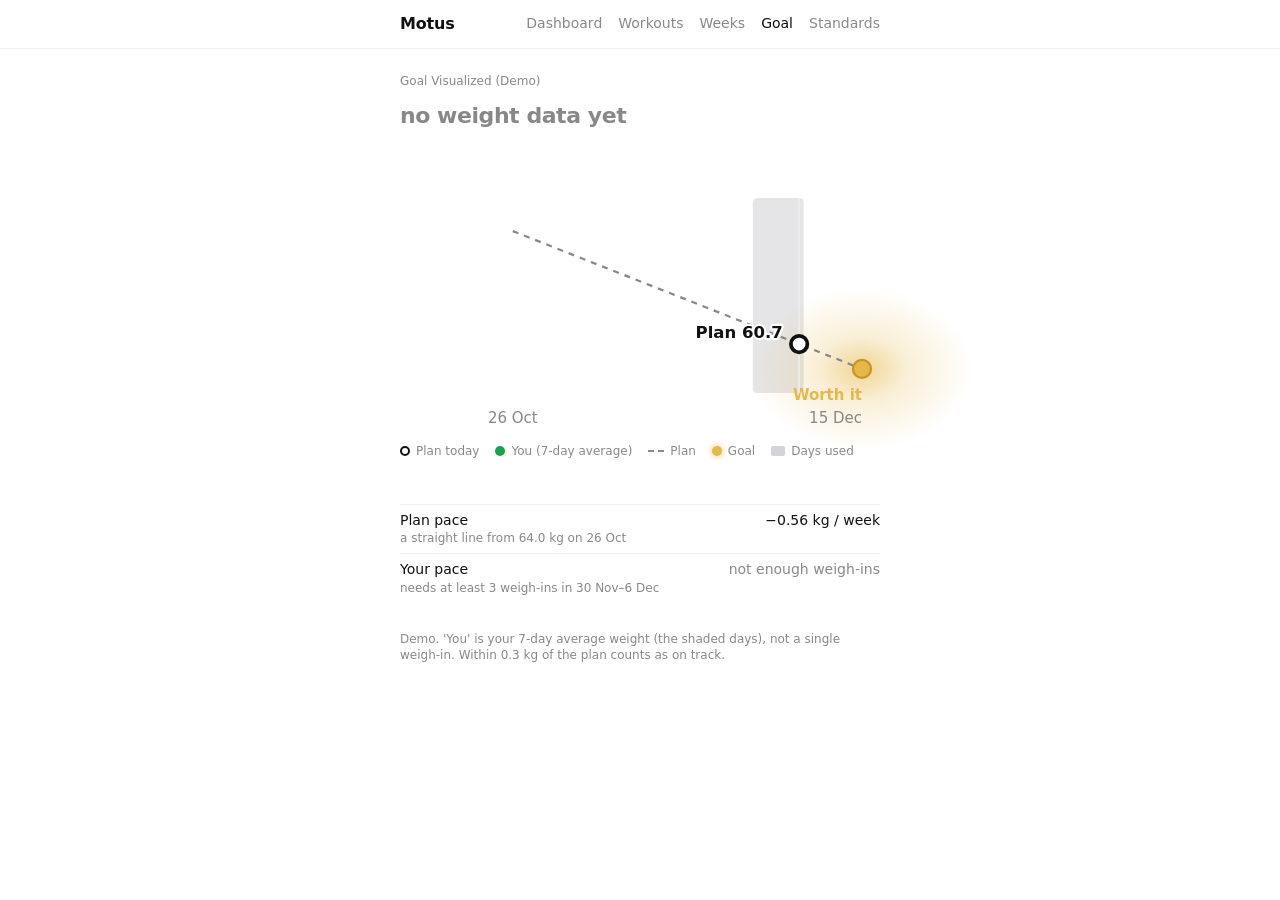
==== commit 09e4dbb5: "Goal chart: the flag says "Worth it" instead of "60 kg goal" Co-Authored-By: Claude Sonnet 5.5 <nore" ====
--- a/site/goal.html
+++ b/site/goal.html
@@ -75,7 +75,7 @@
   readings.forEach(r => { s += `<circle cx="${X(r[0]).toFixed(1)}" cy="${Y(r[1]).toFixed(1)}" r="1.8" fill="var(--text)" fill-opacity=".55"><title>${dayMonth(r[0])}: ${r[1]} kg</title></circle>`; });
   // the target flag
   s += `<circle cx="${fx}" cy="${ty}" r="6" fill="var(--gold)" stroke="var(--gold-deep)" stroke-width="1.5"/>`;
-  s += `<text class="goldt" x="${W - R}" y="${ty + 21}" text-anchor="end" style="font-weight:600">${g.target_kg} kg goal</text>`;
+  s += `<text class="goldt" x="${W - R}" y="${ty + 21}" text-anchor="end" style="font-weight:600">Worth it</text>`;
   // today: dot 1 = where the plan says you should be, dot 2 = where you are (7-day average)
   const tx = X(today < g.start_date ? g.start_date : today > g.target_date ? g.target_date : today);
   const py = Y(st.planToday);
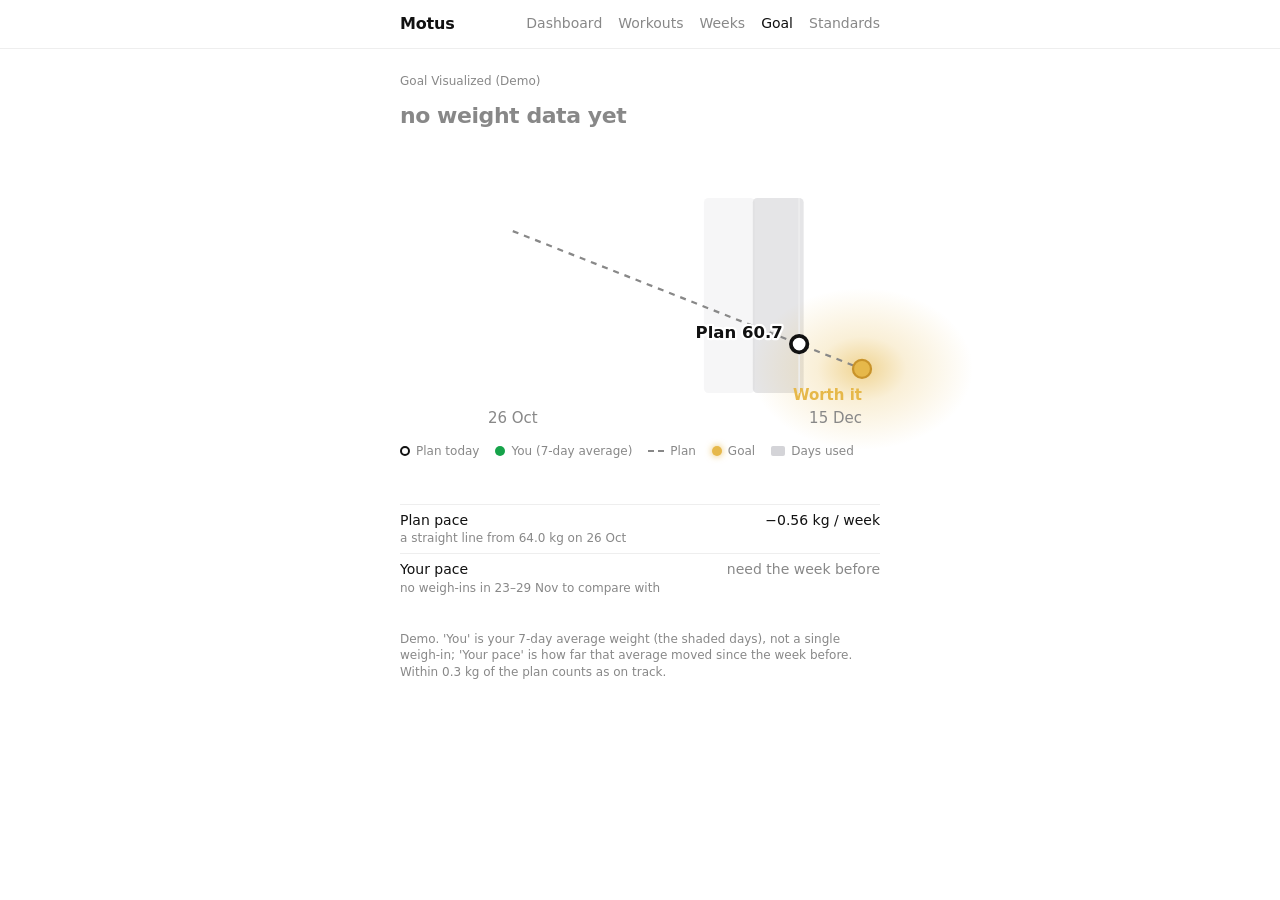
==== commit bf7fa9ff: "Goal pace: this 7-day average minus the week before, both shown Replaces the fitted-line pace (it sa" ====
--- a/site/goal.html
+++ b/site/goal.html
@@ -45,6 +45,7 @@
 <script>
 let days = {}, goal = null;
 const fmtKg = v => v.toFixed(1);
+const fmtKg2 = v => v.toFixed(2);
 const signed = (v, d = 1) => (v > 0 ? "+" : v < 0 ? "−" : "") + Math.abs(v).toFixed(d);
 
 function chartSVG(g, st) {
@@ -59,9 +60,11 @@
   const Y = w => T + (hi - w) / (hi - lo) * (H - T - B);
   const color = st.toGo != null && st.toGo <= 0 ? "var(--gold)" : st.state === "behind" ? "var(--warn)" : "var(--green)";
   let s = `<svg viewBox="0 0 ${W} ${H}" role="img" aria-label="Weight against the plan to ${g.target_kg} kg">`;
-  // the days the numbers come from: the 7-day window ending today; it moves forward one day, at both ends, every day
-  const cur = Math.max(L, X(st.nowFrom) - 3), curEnd = Math.min(W - R, X(st.nowTo) + 3);
-  if (curEnd > cur) s += `<rect x="${cur.toFixed(1)}" y="${T - 6}" width="${(curEnd - cur).toFixed(1)}" height="${H - B - T + 6}" rx="3" fill="var(--gray)" fill-opacity=".6"/>`;
+  // the days the numbers come from: this 7-day window (darker) and the one before it (lighter); both move forward daily
+  const bx = (a, b) => { const xa = Math.max(L, X(a) - 3), xb = Math.min(W - R, X(b) + 3); return xb > xa ? [xa, xb - xa] : null; };
+  const cur = bx(st.nowFrom, st.nowTo), prv = bx(st.prevFrom, st.prevTo);
+  if (prv) s += `<rect x="${prv[0].toFixed(1)}" y="${T - 6}" width="${prv[1].toFixed(1)}" height="${H - B - T + 6}" rx="3" fill="var(--gray)" fill-opacity=".22"/>`;
+  if (cur) s += `<rect x="${cur[0].toFixed(1)}" y="${T - 6}" width="${cur[1].toFixed(1)}" height="${H - B - T + 6}" rx="3" fill="var(--gray)" fill-opacity=".6"/>`;
   // the golden end: a soft glow around the target flag only, fading to nothing; the target line warms toward it
   const ty = Y(g.target_kg), fx = X(g.target_date);
   s += `<defs><radialGradient id="goldglow"><stop offset="0" stop-color="var(--gold)" stop-opacity=".6"/><stop offset=".4" stop-color="var(--gold)" stop-opacity=".22"/><stop offset="1" stop-color="var(--gold)" stop-opacity="0"/></radialGradient>` +
@@ -120,22 +123,24 @@
     '<span><i class="ring"></i>Plan today</span><span><i style="background:' + (st.toGo != null && st.toGo <= 0 ? "var(--gold)" : st.state === "behind" ? "var(--warn)" : "var(--green)") + '"></i>You (7-day average)</span>' +
     '<span><i class="dash"></i>Plan</span><span><i class="gold"></i>Goal</span><span><i class="band"></i>Days used</span>';
   document.getElementById("win").innerHTML = st.now == null ? "" :
-    `Based on your weigh-ins from <b>${dayRange(st.nowFrom, st.nowTo)}</b>` +
-    "<small>The window moves forward one day, at both ends, every day.</small>";
+    `Your 7-day average, <b>${dayRange(st.nowFrom, st.nowTo)}</b>` +
+    (st.prev == null ? "" : `, against the week before, <b>${dayRange(st.prevFrom, st.prevTo)}</b>`) +
+    "<small>Both weeks move forward one day, at both ends, every day.</small>";
   const rows = [];
   const li = (a, b, c) => `<li><span>${a}${c ? `<small>${c}</small>` : ""}</span><span>${b}</span></li>`;
   if (st.toGo != null) rows.push(li("To go", st.toGo <= 0 ? "reached" : fmtKg(st.toGo) + " kg", "from your " + dayRange(st.nowFrom, st.nowTo) + " average \u00b7 " + st.daysLeft + " days until " + dayMonth(g.target_date)));
   rows.push(li("Plan pace", signed(st.planPace, 2) + " kg / week", "a straight line from " + fmtKg(g.start_kg) + " kg on " + dayMonth(g.start_date)));
-  rows.push(li("Your pace", st.pace == null ? '<span class="no">not enough weigh-ins</span>' : signed(st.pace, 2) + " kg / week",
-    st.pace == null ? "needs at least 3 weigh-ins in " + dayRange(st.nowFrom, st.nowTo) : "how fast your weight moved across " + dayRange(st.nowFrom, st.nowTo) + " (" + st.weighIns + " weigh-ins)"));
+  rows.push(li("Your pace", st.pace == null ? '<span class="no">need the week before</span>' : signed(st.pace, 2) + " kg / week",
+    st.pace == null ? "no weigh-ins in " + dayRange(st.prevFrom, st.prevTo) + " to compare with"
+      : dayRange(st.nowFrom, st.nowTo) + " average " + fmtKg2(st.now) + " kg, " + dayRange(st.prevFrom, st.prevTo) + " average " + fmtKg2(st.prev) + " kg"));
   if (st.etaDate) {
     const early = st.etaVsTarget < 0 ? `${-st.etaVsTarget} days early` : st.etaVsTarget > 0 ? `${st.etaVsTarget} days late` : "right on time";
-    rows.push(li("At your pace", dayMonth(st.etaDate), "keep the " + dayRange(st.nowFrom, st.nowTo) + " pace and you reach " + g.target_kg + " kg, " + early));
+    rows.push(li("At your pace", dayMonth(st.etaDate), "if your average keeps falling by this much every week you reach " + g.target_kg + " kg, " + early));
   } else if (st.pace != null && st.pace >= 0) {
-    rows.push(li("At your pace", '<span class="no">not losing</span>', "your weight did not go down across " + dayRange(st.nowFrom, st.nowTo)));
+    rows.push(li("At your pace", '<span class="no">not losing</span>', "your average did not go down compared with " + dayRange(st.prevFrom, st.prevTo)));
   }
   document.getElementById("stats").innerHTML = rows.join("");
-  document.getElementById("note").textContent = "Demo. 'You' is your 7-day average weight (the shaded days), not a single weigh-in. Within 0.3 kg of the plan counts as on track.";
+  document.getElementById("note").textContent = "Demo. 'You' is your 7-day average weight (the shaded days), not a single weigh-in; 'Your pace' is how far that average moved since the week before. Within 0.3 kg of the plan counts as on track.";
 }
 
 initNav("goal", render);
